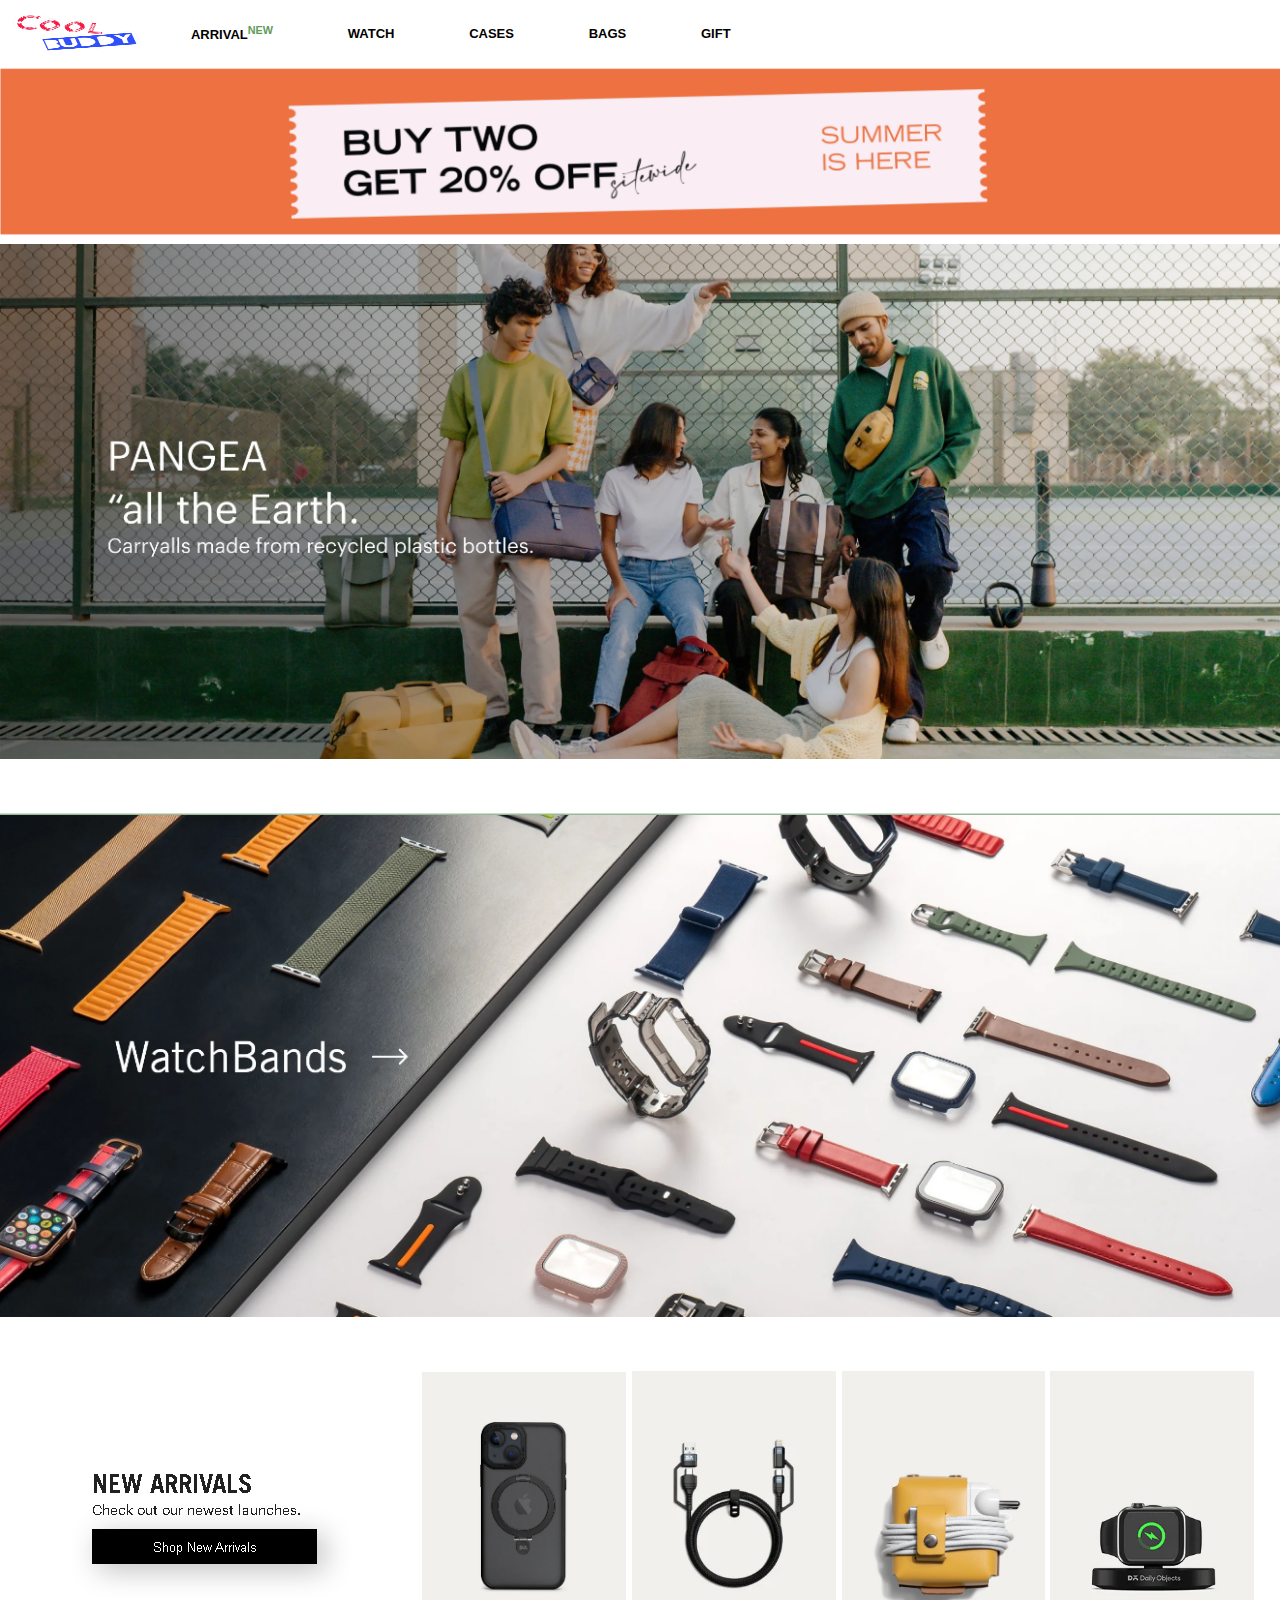
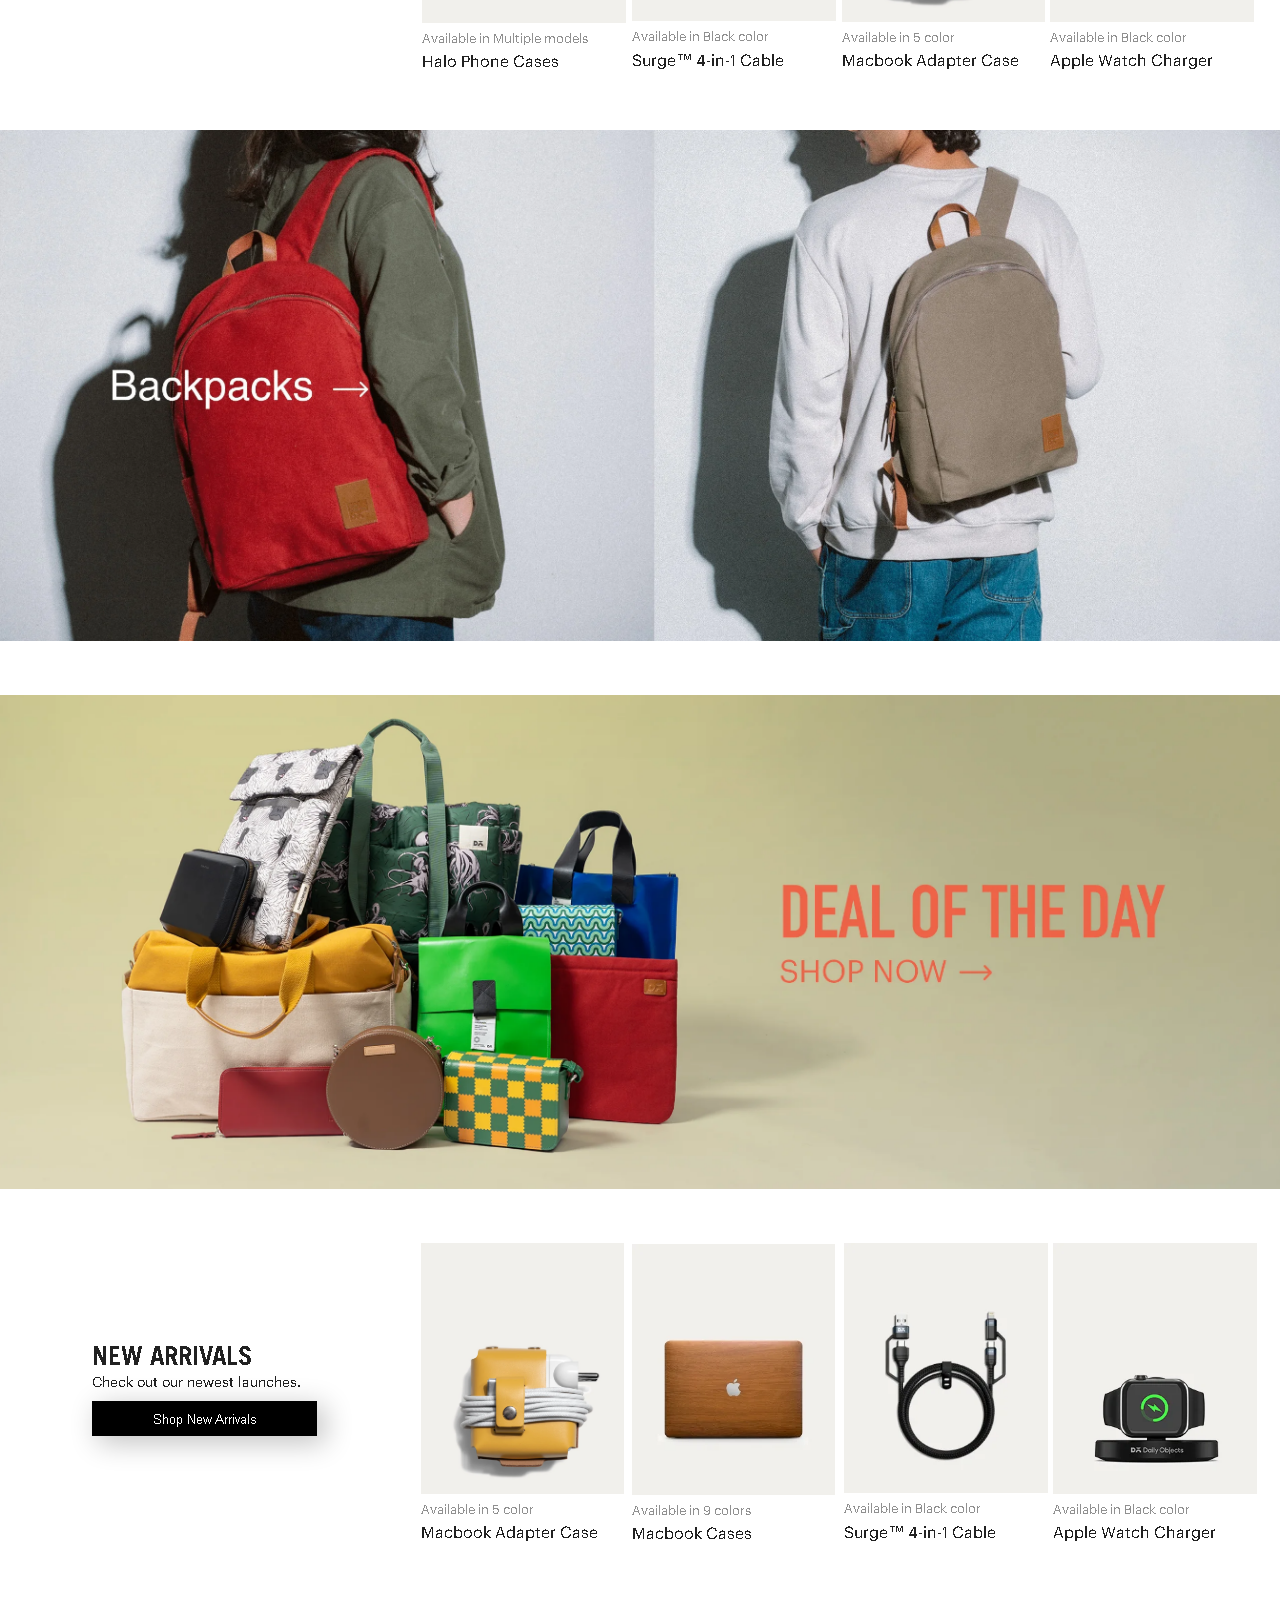
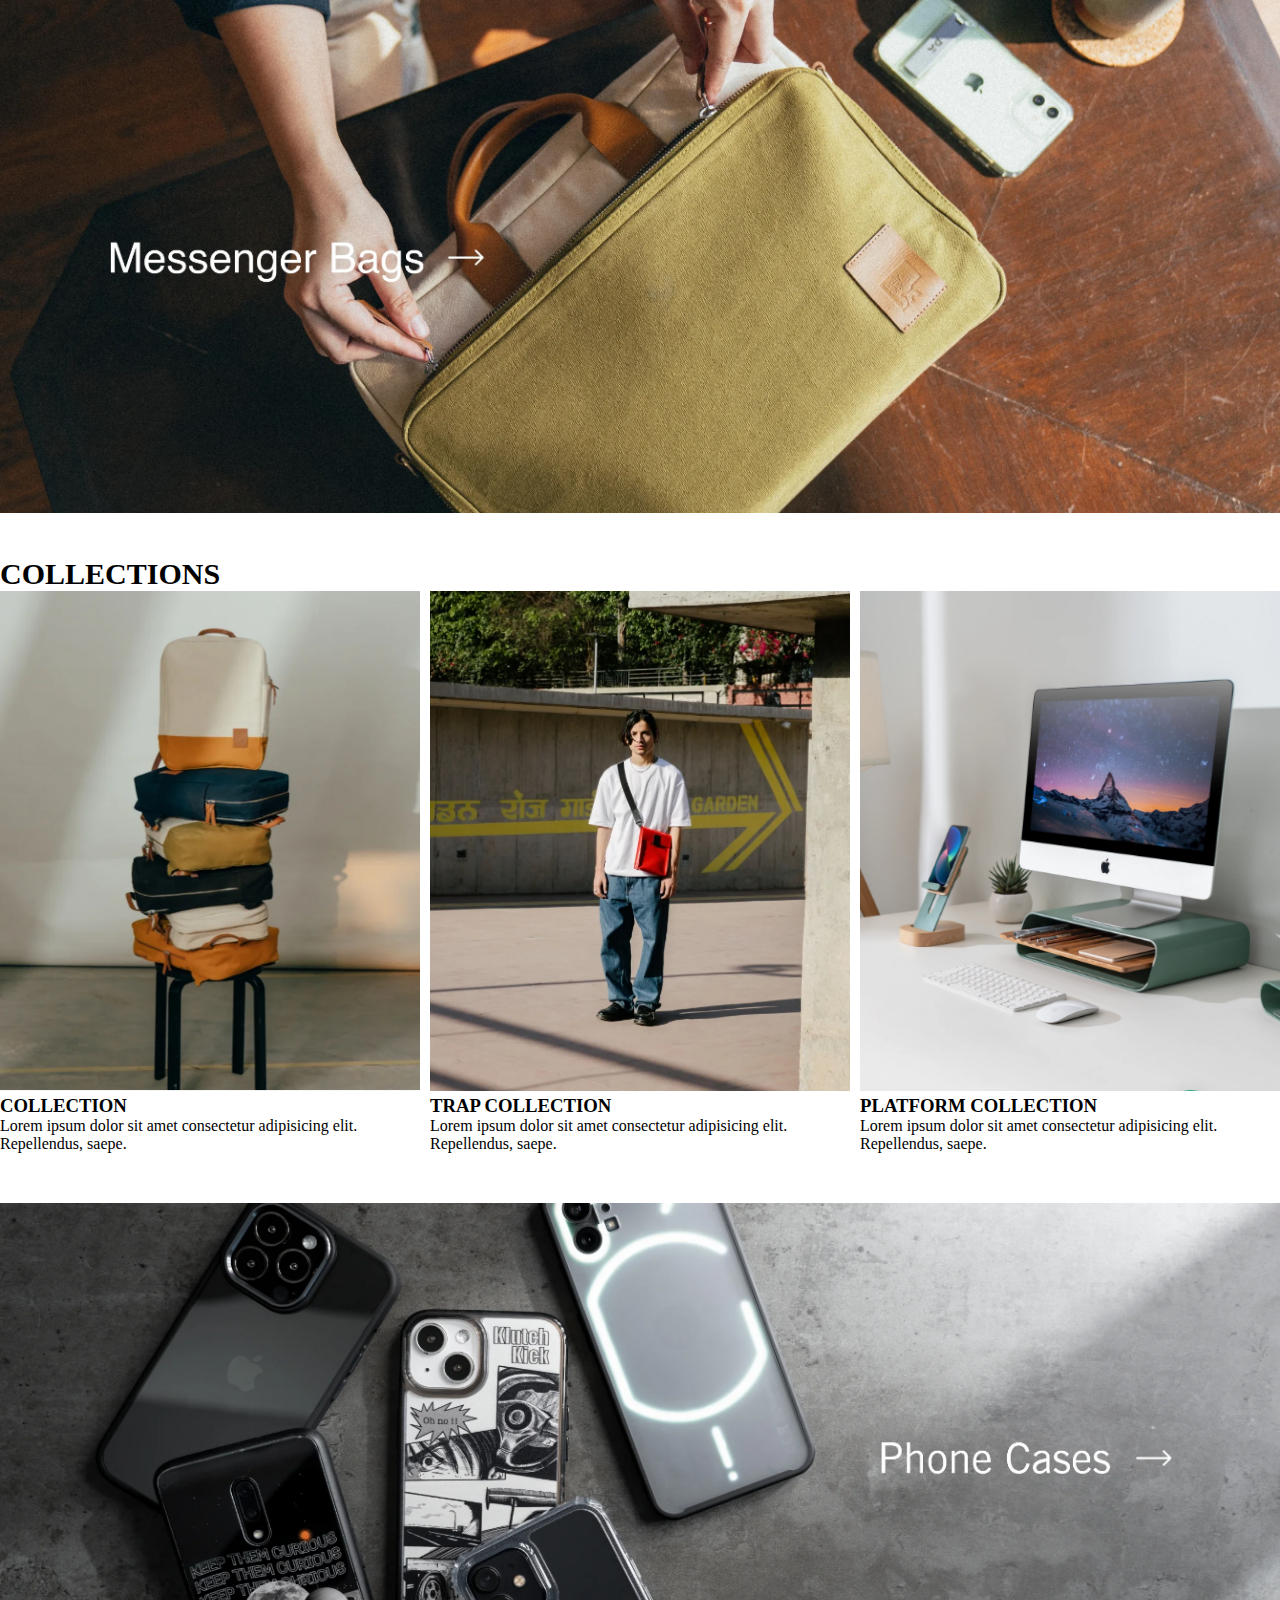
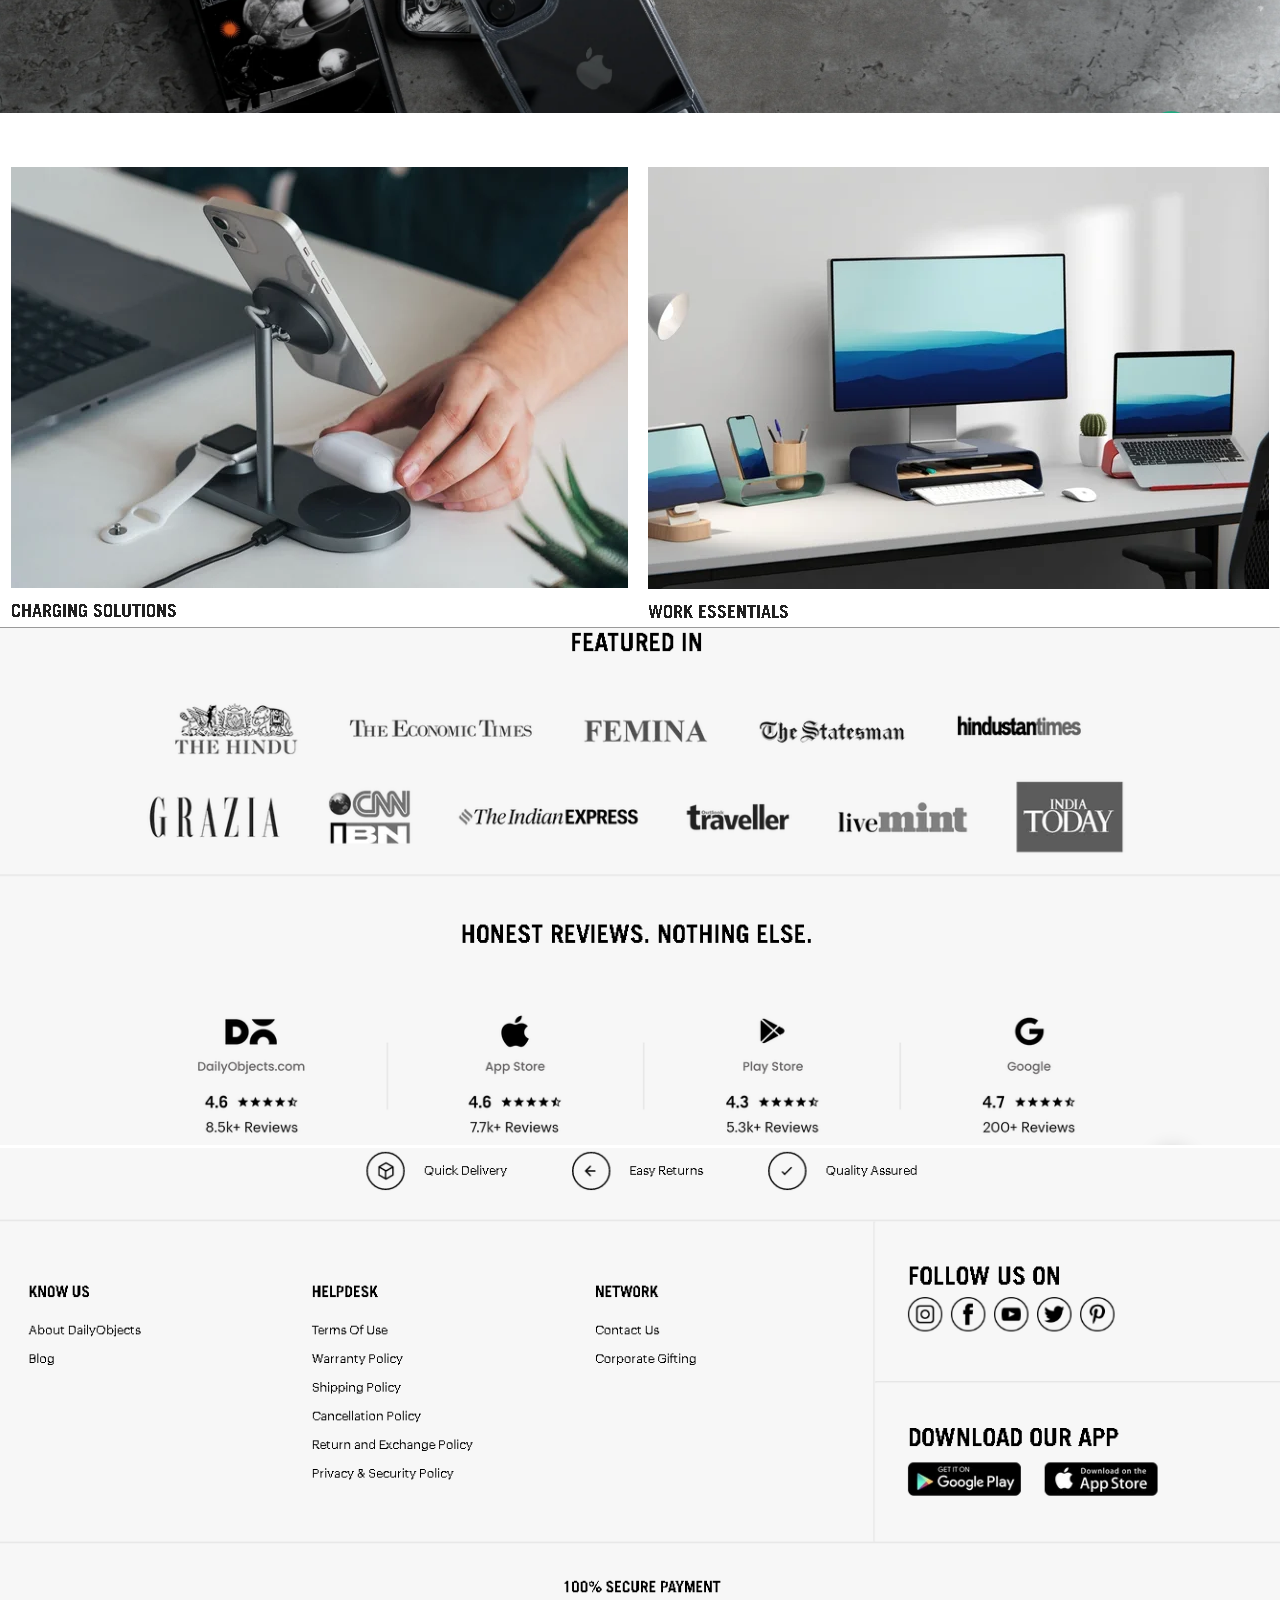
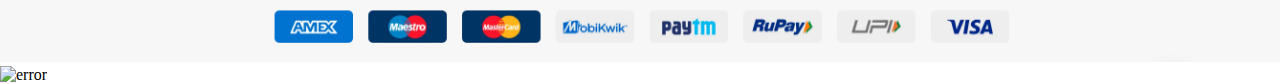
==== index.html @ 850d94e9 "index,signin,login" ====
<!DOCTYPE html>
<html lang="en">

<head>
    <meta charset="UTF-8">
    <meta http-equiv="X-UA-Compatible" content="IE=edge">
    <meta name="viewport" content="width=device-width, initial-scale=1.0">
    <title>Document</title>
</head>
<body>
    <!DOCTYPE html>
    <html lang="en">

    <head>
        <meta charset="UTF-8">
        <meta http-equiv="X-UA-Compatible" content="IE=edge">
        <meta name="viewport" content="width=device-width, initial-scale=1.0">
        <title>Online Shopping for Women, Men, Fashion & Lifestyle - CoolBuddy</title>
        <script src="https://kit.fontawesome.com/9d25914ace.js" crossorigin="anonymous"></script>
        <link rel="stylesheet" href="index.css">
    </head>
    <body>
        <div id="navbar">
            <div id="navleft">
                <div id="logo"><img src="./image/logo/coolbuddyLOGO.png" alt="logo img"></div>
                <div id="navleftdiv">
                    <p>ARRIVAL<sup>NEW</sup></p>
                    <p>WATCH</p>
                    <p>CASES</p>
                    <p>BAGS</p>
                    <p>GIFT</p>
                </div>
            </div>
            <div id="navright">
                <!-- <i class="fa-solid fa-magnifying-glass"></i>
                <input type="text" placeholder="Search for products,brands and more"> -->
                <div id="icon">
                <a href="./null.html">
                    <div><i class="fa-solid fa-user"></i>
                        <!-- <p>Profile</p> -->
                    </div>
                </a>
                <a href="./signin.html">
                    <div><i class="fa-regular fa-heart"></i>
                        <!-- <p> Wishlist</p> -->
                    </div>
                </a>
                <a href="./signin.html">
                    <div><i class="fa-solid fa-bag-shopping"></i>
                        <!-- <p> Bag</p> -->
                    </div>
                </a>
            </div>
            </div>
        </div>
        <div id="top1"><img src="./image/indexImage/top1.png" alt="error"></div>
        <div id="top2"><img src="./image/indexImage/top2.png" alt="error"></div>
        <div id="top3"><img src="./image/indexImage/top3.png" alt="error"></div>

        <div class="flexbox">
            <div><img src="./image/indexImage/top-index-leftcard.png" alt="error"></div>
            <div class="gridbox">
                <div><img src="./image/indexImage/top-index-scroll1.png" alt="error"></div>
                <div><img src="./image/indexImage/top-index-scroll5.png" alt="error"></div>
                <div><img src="./image/indexImage/top-index-scroll2.png" alt="error"></div>
                <div><img src="./image/indexImage/top-index-scroll3.png" alt="error"></div>
            </div>
        </div>
        <div class="mid1"><img src="./image/indexImage/mid1.png" alt=""></div>
        <div class="mid1"><img src="./image/indexImage/mid2.png" alt=""></div>

        <div class="flexbox">
            <div><img src="./image/indexImage/top-index-leftcard.png" alt="error"></div>
            <div class="gridbox">
                <div><img src="./image/indexImage/top-index-scroll2.png" alt="error"></div>
                <div><img src="./image/indexImage/top-index-scroll6.png" alt="error"></div>
                <div><img src="./image/indexImage/top-index-scroll5.png" alt="error"></div>
                <div><img src="./image/indexImage/top-index-scroll3.png" alt="error"></div>
            </div>
        </div>
        <div class="mid1"><img src="./image/indexImage/bot1.png" alt="error"></div>
        <div id="collection">
        <p class="heading">COLLECTIONS</p>
        <div id="container">
        <div><img src="./image/indexImage/collection-img-1.png" alt="error"><h3>COLLECTION</h3><p>Lorem ipsum dolor sit amet consectetur adipisicing elit. Repellendus, saepe.</p></div>
        <div><img src="./image/indexImage/collection-img-2.png" alt="error"><h3>TRAP COLLECTION</h3><p>Lorem ipsum dolor sit amet consectetur adipisicing elit. Repellendus, saepe.</p></div>
        <div><img src="./image/indexImage/collection-img-3.png" alt="error"><h3>PLATFORM COLLECTION</h3><p>Lorem ipsum dolor sit amet consectetur adipisicing elit. Repellendus, saepe.</p></div>
        </div>
    </div>
    <div class="mid1"><img src="./image/indexImage/bot3.png" alt="error"></div>
    <div id="container2">
        <div><img src="./image/indexImage/cont2-img1.png" alt="error"></div>
        <div><img src="./image/indexImage/cont2-img2.png" alt="error"></div>
    </div>
    <hr>
    <div class="footerimg"><img src="./image/indexImage/bot-8.png" alt="error"></div>
    <div class="footerimg"><img src="./image/indexImage/bot-9.png" alt="error"></div>
    <div class="footerimg"><img src="./image/indexImage/bot-10.png" alt="error"></div>
    </body>

    </html>
---- index.css ----
* {
            margin: 0px;
            padding: 0px;
        }

        body {
            margin: 0px;
            padding: 0px;
        }

        #navbar{
            width: 100%;
            height: 60px;
            display: flex;
            position: sticky;
            justify-content: space-between;
            position: sticky;
            margin-top: 3px;
        }
        #navleft{
            width: 60%;
            height: 100%;
            display: flex;
        }
        #logo{
            width: 20%;
            height: 100%;
        }
        #logo>img{
            width: 100%;
            height: 100%;
        }
        #navleftdiv{
            display: flex;
            width: 80%;
            justify-content: space-around;
            align-items: center;
            font-family: sans-serif;
        }
        #navright{
            width: 15%;
            display: flex;
            height: 100%;
            justify-content: space-around;
            text-align: center;
        }
        /* #navright>input {
            width: 40%;
            height: 35px;
            background-color: rgb(214, 208, 208);
            border: 1px solid rgb(214, 208, 208);
            text-align: center;
            border-radius: 5px;
            margin: auto;
        } */
        i{
            height: 30px;
            width: 30px;
            color: #5D9C59;
        }
        #icon{
            width: 100%;
            display: flex;
            justify-content: space-around;
        }
        sup { 
            color: #5D9C59;
        }
        #navleftdiv>p {
            cursor: pointer;
            position: relative;
            font-size: 13px;
            font-weight: bold;
        }

        #navleftdiv>p:hover {
            color: #5D9C59;
        }

       #navleftdiv>p:after {
            content: "";
            position: absolute;
            background-color: #5D9C59;
            height: 3px;
            width: 0px;
            left: 15px;
            bottom: -10px;
            align-items: center;
        }

        #navleftdiv>p:hover:after {
            width: 20px;
        }

        #top1,
        #top2 {
            width: 100%;
            text-align: center;
            margin-top: 4px;

        }

        #top1>img {
            width: 100%;
            margin: auto;
        }

        #top2>img,
        #top3>img,.mid1>img {
            width: 100%;
        }

        #top3,.mid1 {
            width: 100%;
            margin-top: 50px;
        }
        .flexbox{
            display: flex;
            margin-top: 50px;
            width: 100%;
        }
        .gridbox{
            display:flex;
            width: 70%;
            gap: 0.5%;
        }
        .heading{
            margin-top: 40px;
            font-weight: bolder;
            font-size: 30px;
        }
        #collection{
            width: 100%;
            margin: auto;
        }
        #container{
            display: flex;

            gap: 10px;
        }
        #container>div>img{
            width: 100%;
            height: 500px;
        }
        #container2{
            margin-top: 50px;
            display: flex;
            justify-content: space-around;
        }
        .footerimg>img{
width: 100%;
margin-top: -1px;
        }
        #icon{
            align-items: center;
        }
        @media screen and (max-width:800px){

            #navbar{
                height: auto;
                font-size: 20px;
            }
            #navleftdiv>p:after{
                display: none;
            } 
            #navleft{
                width: 40%;
                height: auto;
            }
            #navleftdiv{
               flex-direction: column;
                width: 40%;
                align-items: center;

            }
            #logo{
                width: 40%;
                height: 100%;
            }
            #navright>div{
                flex-direction: column;  
            }
            .gridbox{
                display: none;
            }
            .flexbox{
               margin: auto;
            }
            
        }
        @media  screen and (max-width:450px) {
            #logo{
                width: 40%;
                height: 60%;
            }
        }
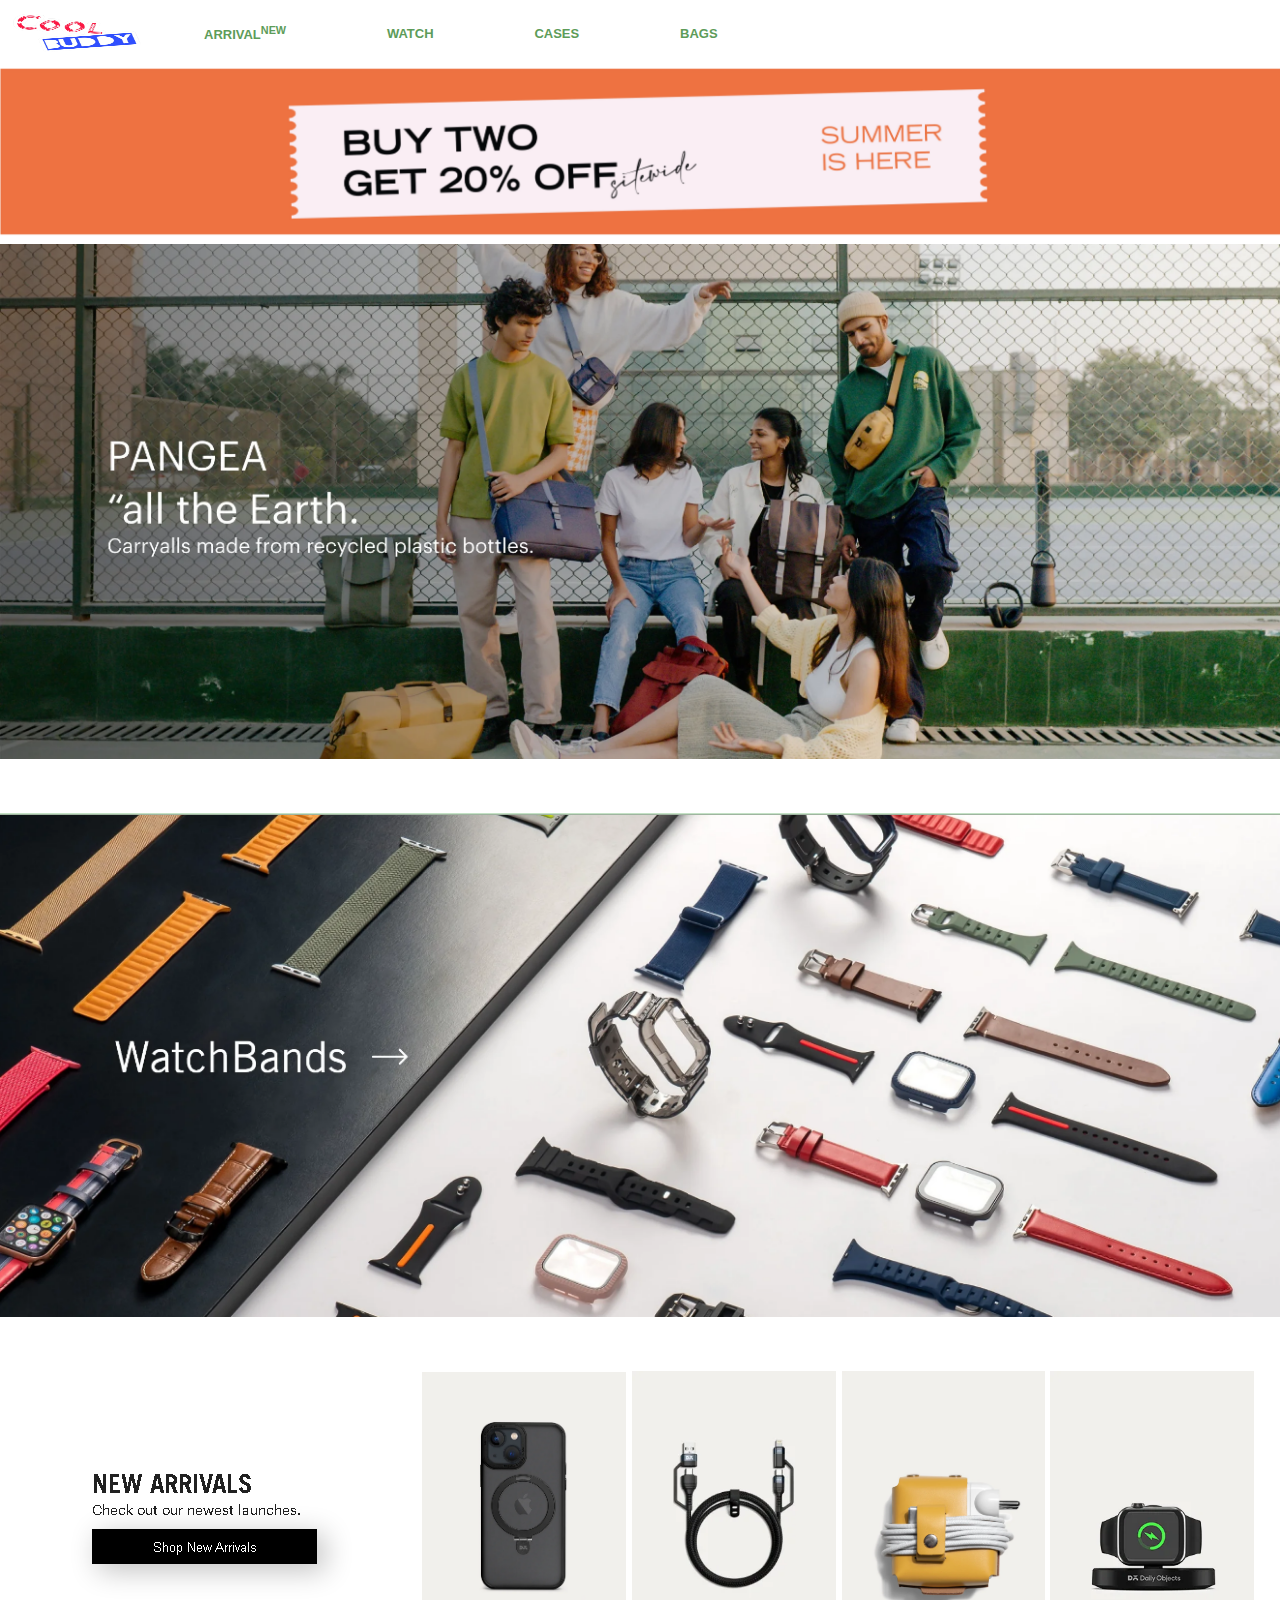
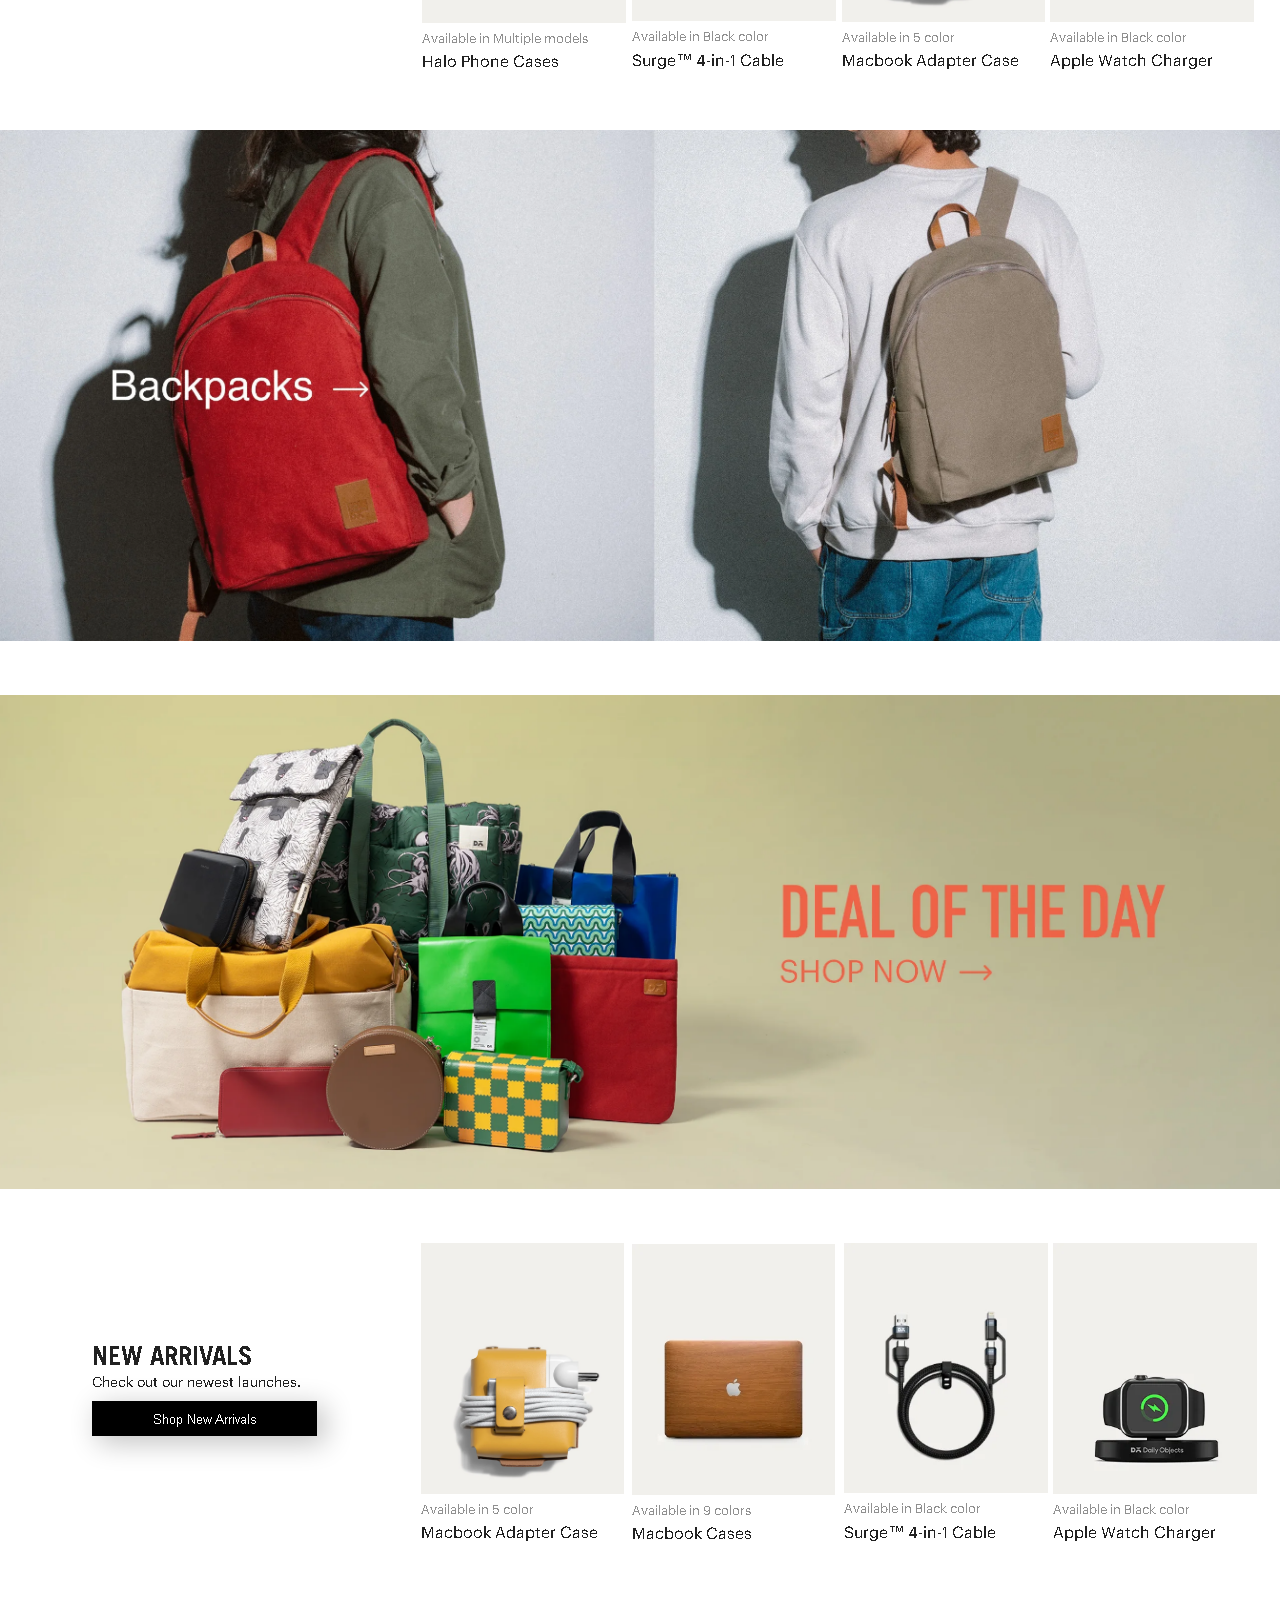
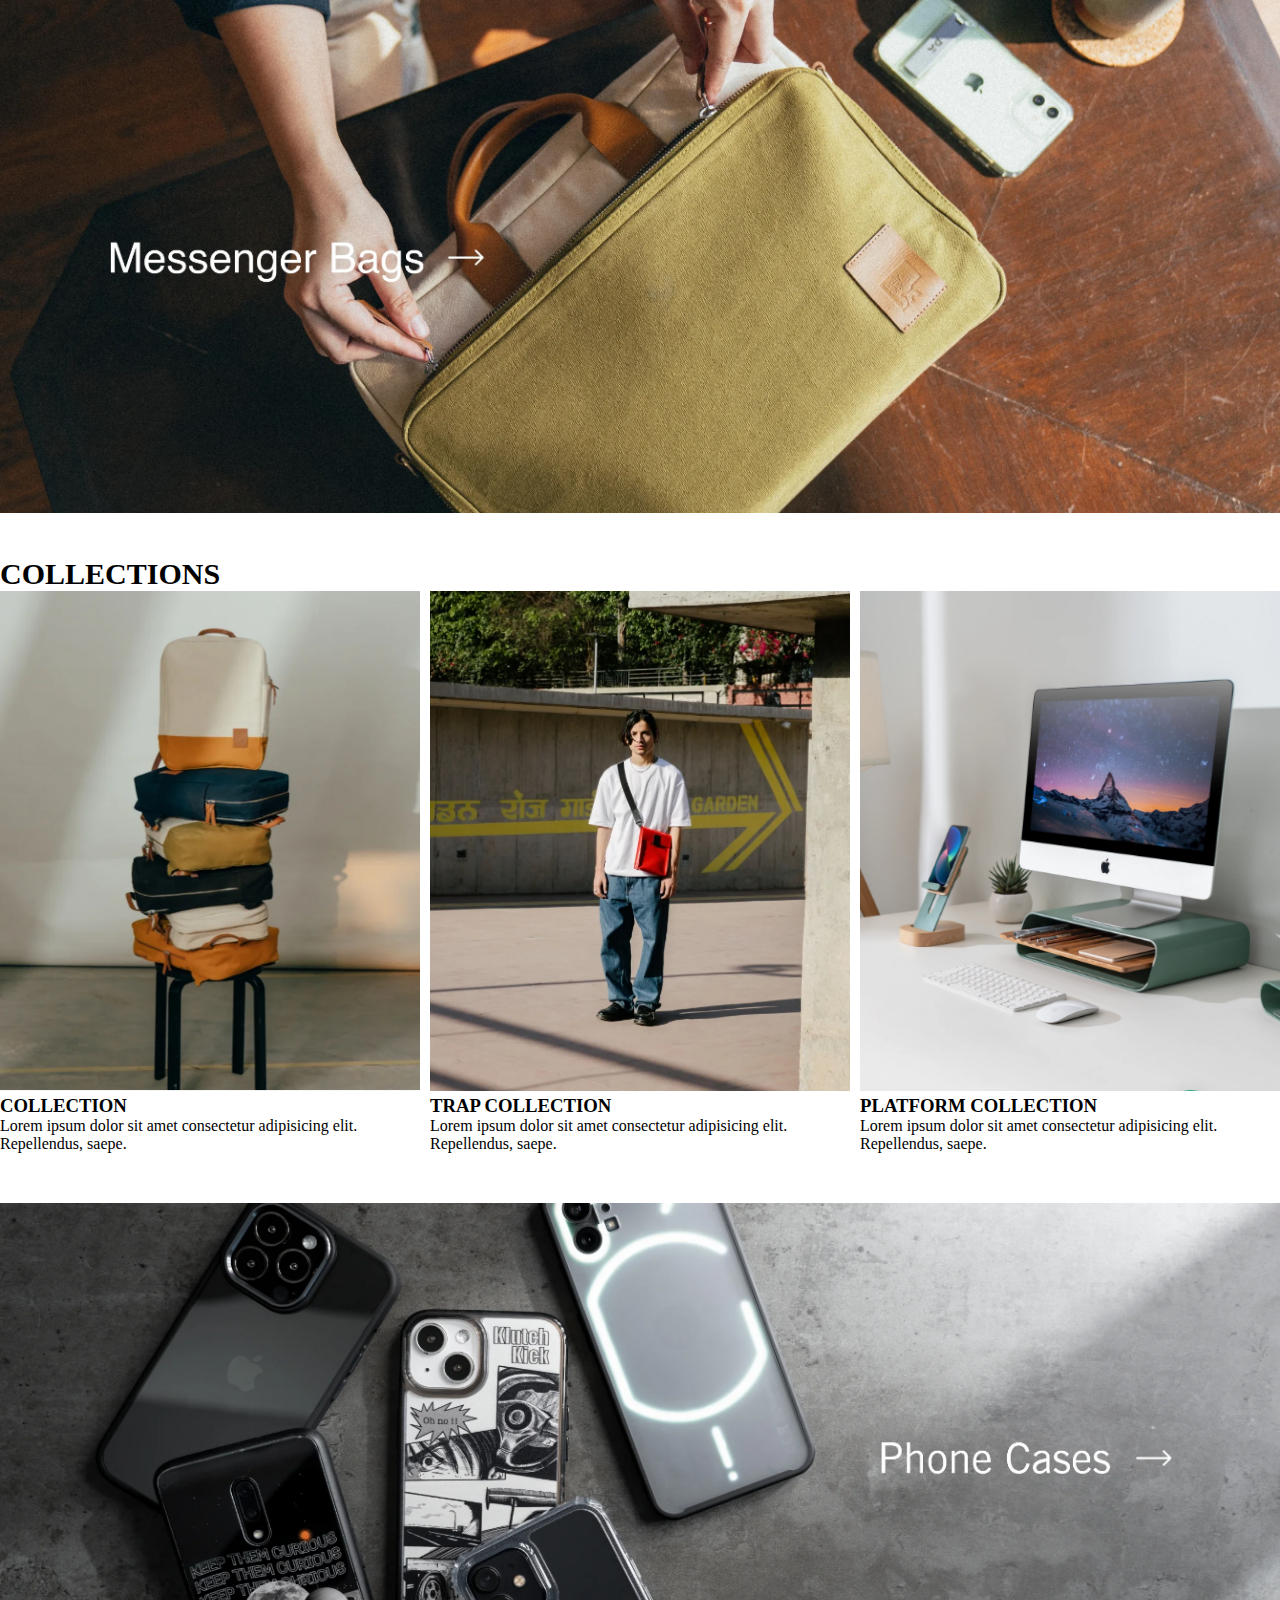
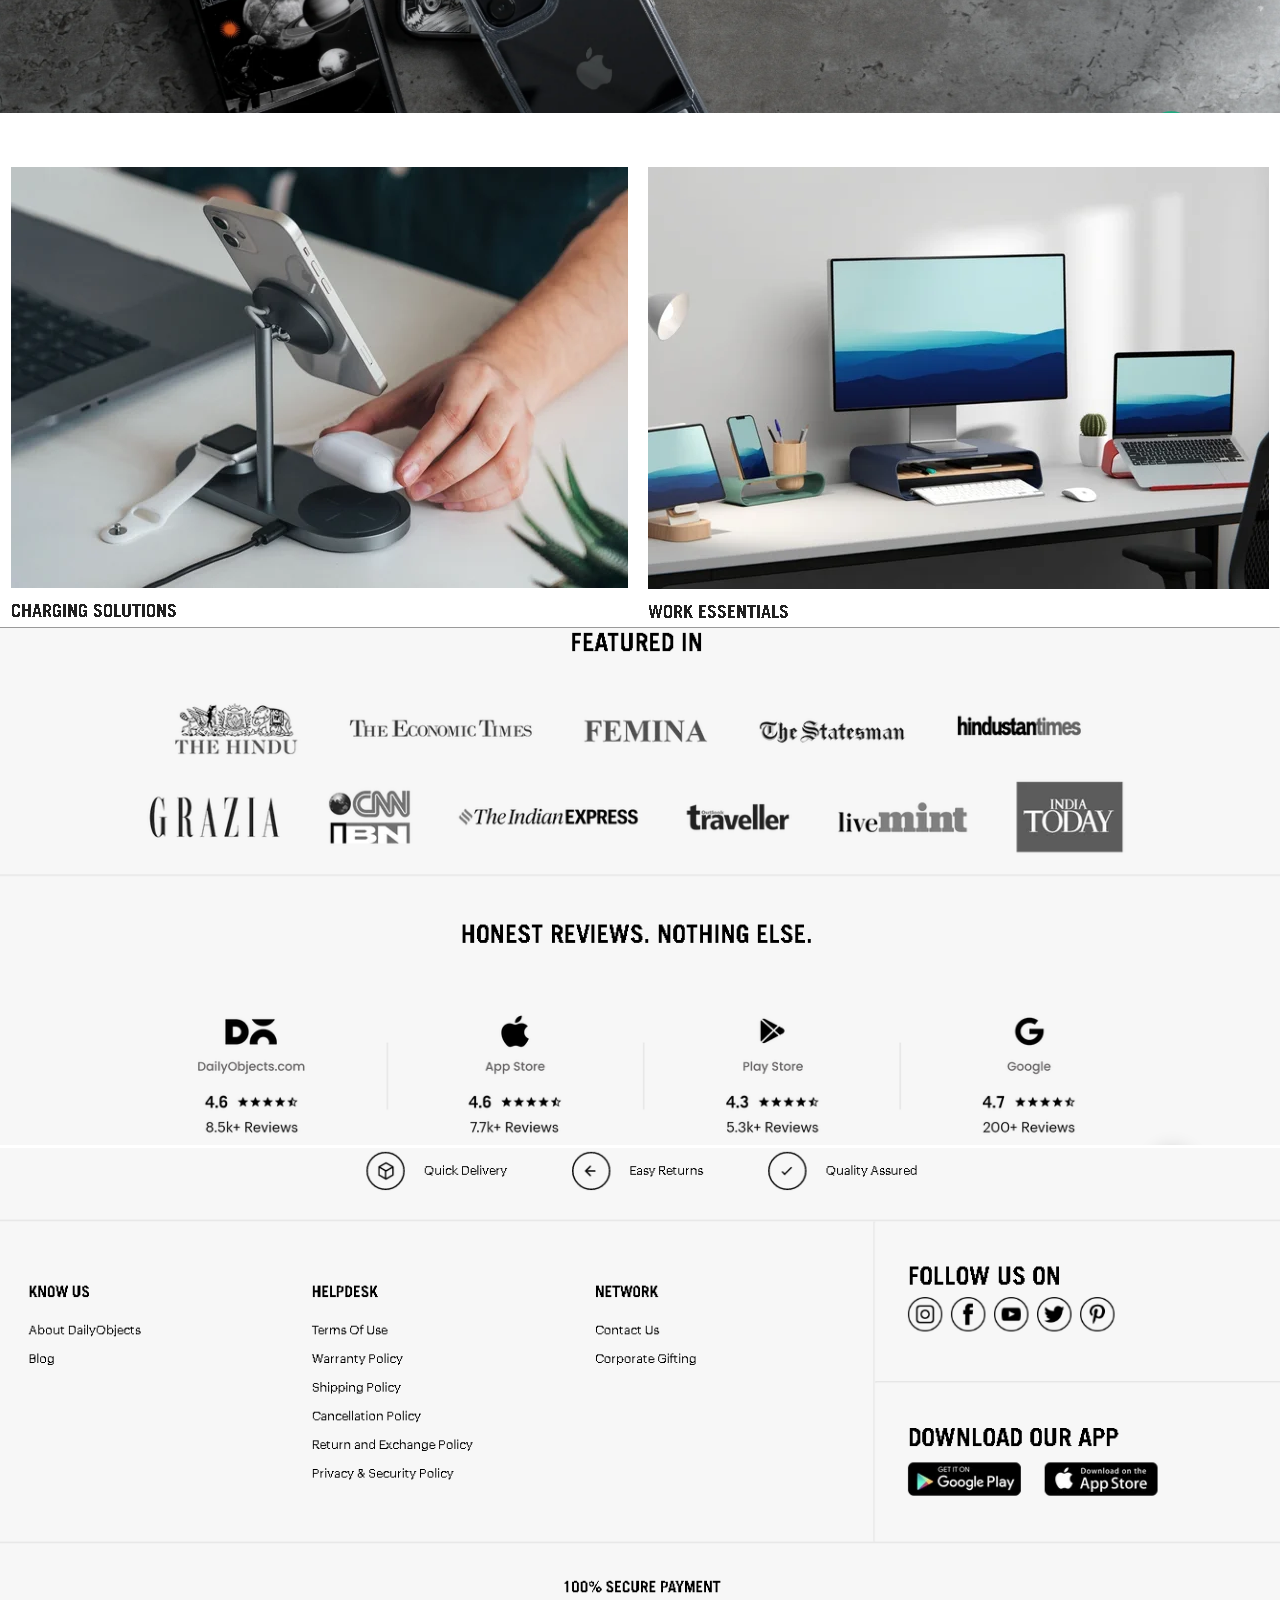
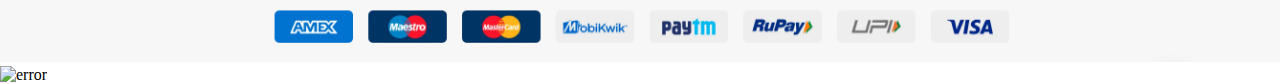
==== commit d72a6553: "pending little bit" ====
--- a/index.html
+++ b/index.html
@@ -24,18 +24,16 @@
             <div id="navleft">
                 <div id="logo"><img src="./image/logo/coolbuddyLOGO.png" alt="logo img"></div>
                 <div id="navleftdiv">
-                    <p>ARRIVAL<sup>NEW</sup></p>
-                    <p>WATCH</p>
-                    <p>CASES</p>
-                    <p>BAGS</p>
-                    <p>GIFT</p>
+                   <p><a href="./signin.html">ARRIVAL<sup>NEW</sup></a></p>
+                  <p> <a href="./signin.html"> WATCH</a></p>
+                  <p>  <a href="./signin.html">CASES</a></p>
+                  <p> <a href="./signin.html"> BAGS</a></p>
+                    <!-- <p>GIFT</p> -->
                 </div>
             </div>
             <div id="navright">
-                <!-- <i class="fa-solid fa-magnifying-glass"></i>
-                <input type="text" placeholder="Search for products,brands and more"> -->
                 <div id="icon">
-                <a href="./null.html">
+                <a href="./index.html">
                     <div><i class="fa-solid fa-user"></i>
                         <!-- <p>Profile</p> -->
                     </div>
@@ -53,29 +51,29 @@
             </div>
             </div>
         </div>
-        <div id="top1"><img src="./image/indexImage/top1.png" alt="error"></div>
-        <div id="top2"><img src="./image/indexImage/top2.png" alt="error"></div>
-        <div id="top3"><img src="./image/indexImage/top3.png" alt="error"></div>
+        <a href="./signin.html"><div id="top1"><img src="./image/indexImage/top1.png" alt="error"></div></a>
+        <a href="./signin.html"><div id="top2"><img src="./image/indexImage/top2.png" alt="error"></div></a>
+        <a href="./signin.html"><div id="top3"><img src="./image/indexImage/top3.png" alt="error"></div></a>
 
         <div class="flexbox">
-            <div><img src="./image/indexImage/top-index-leftcard.png" alt="error"></div>
+            <a href="./signin.html"><div><img src="./image/indexImage/top-index-leftcard.png" alt="error"></div></a>
             <div class="gridbox">
-                <div><img src="./image/indexImage/top-index-scroll1.png" alt="error"></div>
-                <div><img src="./image/indexImage/top-index-scroll5.png" alt="error"></div>
-                <div><img src="./image/indexImage/top-index-scroll2.png" alt="error"></div>
-                <div><img src="./image/indexImage/top-index-scroll3.png" alt="error"></div>
+                <a href="./signin.html"><div><img src="./image/indexImage/top-index-scroll1.png" alt="error"></div></a>
+                <a href="./signin.html"><div><img src="./image/indexImage/top-index-scroll5.png" alt="error"></div></a>
+                <a href="./signin.html"><div><img src="./image/indexImage/top-index-scroll2.png" alt="error"></div></a>
+                <a href="./signin.html"><div><img src="./image/indexImage/top-index-scroll3.png" alt="error"></div></a>
             </div>
         </div>
-        <div class="mid1"><img src="./image/indexImage/mid1.png" alt=""></div>
-        <div class="mid1"><img src="./image/indexImage/mid2.png" alt=""></div>
+        <a href="./signin.html"><div class="mid1"><img src="./image/indexImage/mid1.png" alt=""></div></a>
+        <a href="./signin.html"><div class="mid1"><img src="./image/indexImage/mid2.png" alt=""></div></a>
 
         <div class="flexbox">
-            <div><img src="./image/indexImage/top-index-leftcard.png" alt="error"></div>
+            <a href="./signin.html"><div><img src="./image/indexImage/top-index-leftcard.png" alt="error"></div></a>
             <div class="gridbox">
-                <div><img src="./image/indexImage/top-index-scroll2.png" alt="error"></div>
-                <div><img src="./image/indexImage/top-index-scroll6.png" alt="error"></div>
-                <div><img src="./image/indexImage/top-index-scroll5.png" alt="error"></div>
-                <div><img src="./image/indexImage/top-index-scroll3.png" alt="error"></div>
+                <a href="./signin.html"><div><img src="./image/indexImage/top-index-scroll2.png" alt="error"></div></a>
+                <a href="./signin.html"><div><img src="./image/indexImage/top-index-scroll6.png" alt="error"></div></a>
+                <a href="./signin.html"><div><img src="./image/indexImage/top-index-scroll5.png" alt="error"></div></a>
+                <a href="./signin.html"><div><img src="./image/indexImage/top-index-scroll3.png" alt="error"></div></a>
             </div>
         </div>
         <div class="mid1"><img src="./image/indexImage/bot1.png" alt="error"></div>
@@ -97,5 +95,4 @@
     <div class="footerimg"><img src="./image/indexImage/bot-9.png" alt="error"></div>
     <div class="footerimg"><img src="./image/indexImage/bot-10.png" alt="error"></div>
     </body>
-
     </html>--- a/index.css
+++ b/index.css
@@ -73,8 +73,11 @@
             font-size: 13px;
             font-weight: bold;
         }
-
-        #navleftdiv>p:hover {
+        #navleftdiv>p>a{
+            text-decoration: none;
+            color: #5D9C59;
+        }
+        #navleftdiv>p>:hover {
             color: #5D9C59;
         }
 
@@ -178,8 +181,15 @@
                 width: 40%;
                 height: 100%;
             }
-            #navright>div{
-                flex-direction: column;  
+            #navright{
+                margin-top: 30px;
+                margin-right: 20px;
+                width: 140px;  
+                height: 50px;
+            }
+            #navright>#icon{
+                flex-direction: column;
+                
             }
             .gridbox{
                 display: none;
@@ -187,11 +197,25 @@
             .flexbox{
                margin: auto;
             }
+            #container2{
+                display: grid;
+                grid-template-columns: repeat(1,auto);
+                grid-template-rows: repeat(auto,auto);
+            }
             
         }
-        @media  screen and (max-width:450px) {
+        @media  screen and (max-width:500px) {
             #logo{
                 width: 40%;
                 height: 60%;
             }
-        }
+            #navbar{
+                margin-bottom: 2px;
+            }
+            #container2{
+                display: none;
+            }
+            #collection{
+               display: none;
+            }
+        }
